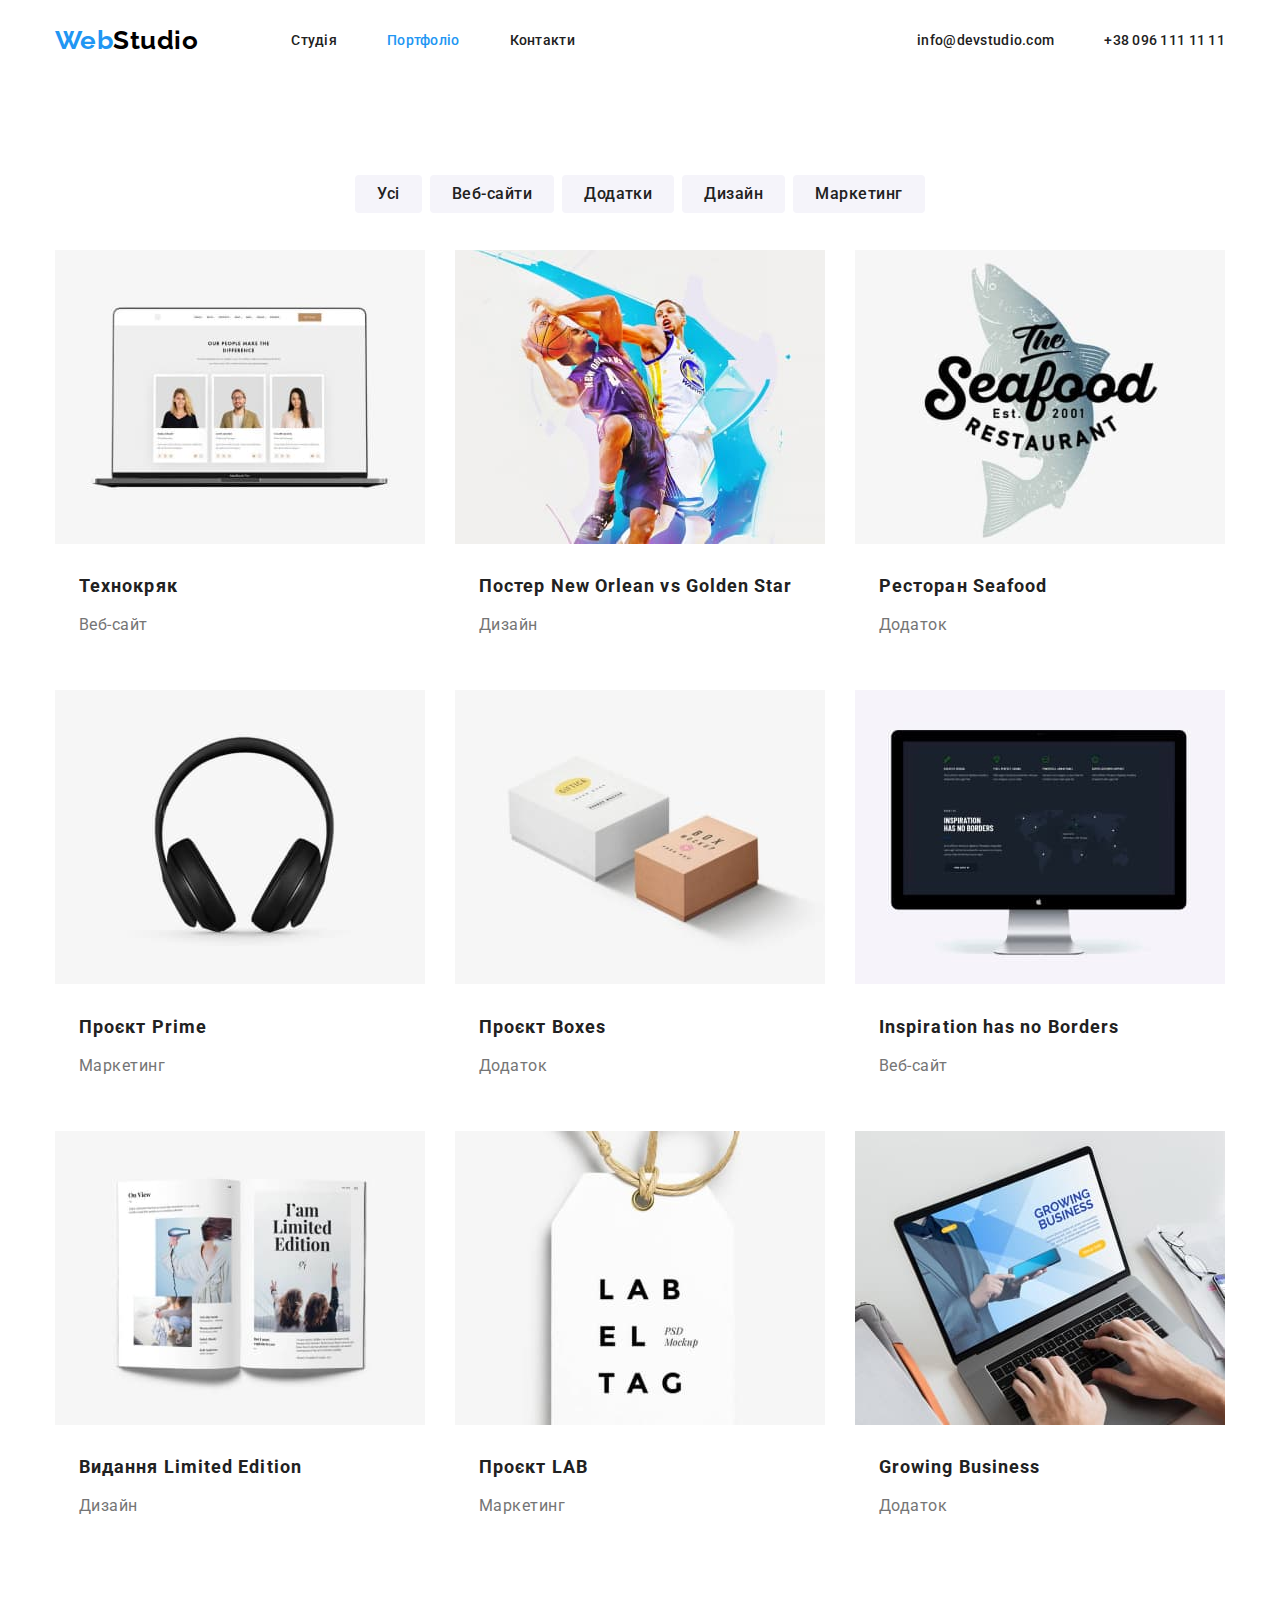
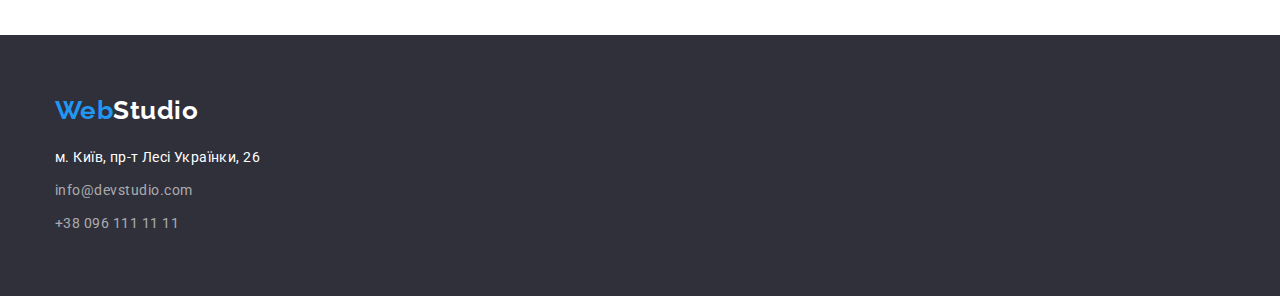
==== portfolio.html @ 5f9f5b4e "Додає позиціонування" ====
<!DOCTYPE html>
<html lang="en">
<head>
    <meta charset="UTF-8">
    <meta http-equiv="X-UA-Compatible" content="IE=edge">
    <meta name="viewport" content="width=device-width, initial-scale=1.0">
    <title>Portfolio</title>
    <link href="https://fonts.googleapis.com/css2?family=Raleway:wght@700&family=Roboto:wght@400;500;700;900&display=swap"
        rel="stylesheet">
    <link rel="stylesheet" href="https://cdnjs.cloudflare.com/ajax/libs/modern-normalize/1.1.0/modern-normalize.min.css">
    <link rel="stylesheet" href="./css/styles.css">
</head>
<body>
    <!--Шапка-->
    <header>
        <div class="header container">
            <nav class="element nav-block">
                <a class="element logo link" href="./index.html"><span class="accent">Web</span>Studio</a>
                <ul class="nav list">
                    <li class="item"><a class="link" href="./index.html">Студія</a></li>
                    <li class="item"><a class="link current" href="./portfolio.html">Портфоліо</a></li>
                    <li class="item"><a class="link" href="#">Контакти</a></li>
                </ul>
            </nav>
        
            <ul class="contacts list">
                <li class="item"><a class="link" href="mailto:info@devstudio.com">info@devstudio.com</a></li>
                <li class="item"><a class="link" href="tel:+380961111111">+38 096 111 11 11</a></li>
            </ul>
        </div>
    </header>

    <main>
       <!--Фільтри та приклади робіт-->
        <section class="section">
            <div class="container">
                <ul class="filter list">
                    <li class="filter-item"><button class="filter-button" type="button">Усі</button></li>
                    <li class="filter-item"><button class="filter-button" type="button">Веб-сайти</button></li>
                    <li class="filter-item"><button class="filter-button" type="button">Додатки</button></li>
                    <li class="filter-item"><button class="filter-button" type="button">Дизайн</button></li>
                    <li class="filter-item"><button class="filter-button" type="button">Маркетинг</button></li>
                </ul>

                <h1 class="portfolio-title">Портфоліо</h1>
                
                <ul class="portfolio list">
                    <li class="item"><a class="link" href="#">
                        <img class="portfolio-icon" src="./img/technokriak-prjct.jpg" alt="Веб-сайт Технокряк" width="370" height="294">
                        <h2 class="subtitle-portfolio">Технокряк</h2>
                        <p class="text-portfolio">Веб-сайт</p>
                    </a></li>
                    <li class="item"><a class="link" href="#">
                        <img class="portfolio-icon" src="./img/new-orlean-prjct.jpg" alt="Дизайн постера New Orlean vs Golden Star" width="370" height="294">
                        <h2 class="subtitle-portfolio">Постер New Orlean vs Golden Star</h2>
                        <p class="text-portfolio">Дизайн</p>
                    </a></li>
                    <li class="item"><a class="link" href="#">
                        <img class="portfolio-icon" src="./img/seafood-prjct.jpg" alt="Додаток ресторану Seafood" width="370" height="294">
                        <h2 class="subtitle-portfolio">Ресторан Seafood</h2>
                        <p class="text-portfolio">Додаток</p>
                    </a></li>
                    <li class="item"><a class="link" href="#">
                        <img class="portfolio-icon" src="./img/prime-prjct.jpg" alt="Маркетинг проєкту Prime" width="370" height="294">
                        <h2 class="subtitle-portfolio">Проєкт Prime</h2>
                        <p class="text-portfolio">Маркетинг</p>
                    </a></li>
                    <li class="item"><a class="link" href="#">
                        <img class="portfolio-icon" src="./img/boxes-prjct.jpg" alt="Додаток проєкту Boxes" width="370" height="294">
                        <h2 class="subtitle-portfolio">Проєкт Boxes</h2>
                        <p class="text-portfolio">Додаток</p>
                    </a></li>
                    <li class="item"><a class="link" href="#">
                        <img class="portfolio-icon" src="./img/inspiration-prjct.jpg" alt="Веб-сайт Inspiration has no Borders" width="370" height="294">
                        <h2 class="subtitle-portfolio">Inspiration has no Borders</h2>
                        <p class="text-portfolio">Веб-сайт</p>
                    </a></li>
                    <li class="item"><a class="link" href="#">
                        <img class="portfolio-icon" src="./img/ltd-edition-prjct.jpg" alt="Дизайн видання Limited Edition" width="370" height="294">
                        <h2 class="subtitle-portfolio">Видання Limited Edition</h2>
                        <p class="text-portfolio">Дизайн</p>
                    </a></li>
                    <li class="item"><a class="link" href="#">
                        <img class="portfolio-icon" src="./img/lab-prjct.jpg" alt="Маркетинг проєкту LAB" width="370" height="294">
                        <h2 class="subtitle-portfolio">Проєкт LAB</h2>
                        <p class="text-portfolio">Маркетинг</p>
                    </a></li>
                    <li class="item"><a class="link" href="#">
                        <img class="portfolio-icon" src="./img/growing-prjct.jpg" alt="Додаток Growing Business" width="370" height="294">
                        <h2 class="subtitle-portfolio">Growing Business</h2>
                        <p class="text-portfolio">Додаток</p>
                    </a></li>
                </ul>
            </div>
        </section>

    </main>

    <!--Підвал-->
    <footer class="footer">
        <div class="container">
            <a class="logo link" href="./index.html"><span class="accent">Web</span><span
                    class="footer logo">Studio</span></a>
            <address>
                <ul class="list">
                    <li class="item"><a class="link location" href="https://goo.gl/maps/wLvoqqmrpKZQt63i9">м. Київ, пр-т
                            Лесі Українки, 26</a></li>
                    <li class="item"><a class="link contact" href="mailto:info@devstudio.com">info@devstudio.com</a></li>
                    <li class="item"><a class="link contact" href="tel:+380961111111">+38 096 111 11 11</a></li>
                </ul>
            </address>
        </div>
    </footer>
</body>
</html>
---- css/styles.css ----
:root {
    --acent-color: #2196F3;
    --secondary-accent-color: #188CE8;
    --title-text-color: #212121;
    --secondary-tect-color: #FFFFFF;
    --main-text-color: #757575;
    --background: #FFFFFF;
    --secondary-background: #F5F4FA;
    --accent-background: #2F303A;
    --logo-color: #000000;
}

body {
    background-color: var(--background);
    color: var(--main-text-color);
    font-family: 'Roboto', sans-serif;
    letter-spacing: 0.03em;
    text-decoration: none;
    list-style-type: none;
}

h1,h2,h3,h4,h5,h6,p {
    margin-top: 0;
    margin-bottom: 0;
}

.container {
    margin-left: auto;
    margin-right: auto;
    width: 1200px;
    padding-right: 15px;
    padding-left: 15px;
}

.list {
    list-style-type: inherit;
    padding: 0;
    margin: 0;
}

.link {
    text-decoration: inherit;
}

.section {
    padding-bottom: 94px;
    padding-top: 94px;
}

/* Шапка */
.header {
    display: flex;
    align-items: center;
    justify-content: space-between;
}

.nav-block {
    display: flex;
    align-items: center;
}

.nav-block .element:not(:last-child) {
    margin-right: 93px;
}

.nav.list {
    display: flex;
}

.nav.list .item:not(:last-child) {
    margin-right: 50px;
}

.contacts.list {
    display: flex;
}

.contacts.list .item:not(:last-child) {
    margin-right: 50px;
}

.link.current {
    color: var(--acent-color);
}

.header .logo {
    padding-top: 25px;
    padding-bottom: 25px;
}

.logo {   
    font-family: 'Raleway', sans-serif;
    color: var(--logo-color);
    font-weight: 700;
    font-size: 26px;
    line-height: 1.19;
}

.accent {
    color: var(--acent-color);
}

.nav a,
.contacts a {
    color: var(--title-text-color);
    font-weight: 500;
    font-size: 14px;
    line-height: calc(16/14);
    letter-spacing: 0.02em;
}

.nav a:hover,
.nav a:focus,
.contacts a:hover,
.contacts a:focus {
    color: var(--acent-color);
}

/* Герой */
.hero {
    padding: 200px 0;
    background-color: var(--accent-background);
    text-align: center;
}

.hero-title {
    margin-bottom: 30px;
    margin-left: auto;
    margin-right: auto;
    width: 696px;
    
    font-weight: 900;
    font-size: 44px;
    line-height: 1.36;
    letter-spacing: 0.06em;
    text-transform: uppercase;
    color: var(--secondary-tect-color);
   }

.hero-button {
    border-radius: 4px;
    padding: 10px 32px;
    min-width: 216px;
    text-align: center;

    font-family: inherit;
    font-weight: 700;
    font-size: 16px;
    line-height: 1.88;
    letter-spacing: 0.06em;
    color: var(--secondary-tect-color);
    background-color: var(--acent-color);
    border: none;
    cursor: pointer;
}

.hero-button:hover,
.hero-button:focus {
    background-color: var(--secondary-accent-color);
}

/* Переваги */
.advantages {
    display: flex;
}

.advantages-item: {
    width: calc((100% - 90px) / 4);
}

.advantages-item:not(:last-child) {
    margin-right: 30px;
}

.subtitle-advantages {
    margin-bottom: 10px;
    
    font-weight: 700;
    font-size: 14px;
    line-height: 1.14;
    text-transform: uppercase;
    color: var(--title-text-color);
}

.text-advantages {
    font-size: 14px;
    line-height: 1.71;
}

/*Чим ми займаэмося*/
.section.doings {
    padding-top: 0;
}

.doings .list {
    display: flex;
    justify-content: center;
}

.doings-item:not(:last-child) {
    margin-right: 30px;
}

/* Чим ми займаємося + Наша команда */
.section-title {
    margin-bottom: 50px;

    font-weight: 700;
    font-size: 36px;
    line-height: 1.17;
    text-align: center;
    color: var(--title-text-color);
}

/* Наша команда */
.section.team .list {
    display: flex;
    justify-content: center;
    text-align: center;
}

.item.team:not(:last-child) {
    margin-right: 30px;
}

.teammate, .text-team {
    margin-bottom: 30px;
}

.subtitle-team {
    padding-bottom: 10px;
}

.item.team {  
    background-color: var(--background);
    border-radius: 0px 0px 4px 4px;
}

.subtitle-team {
    font-weight: 500;
    font-size: 16px;
    line-height: 1.19;
    color: var(--title-text-color)
}

.text-team {
    font-size: 16px;
    line-height: 1.19;
}

.section.team {
    background-color: var(--secondary-background);
}

/* Підвал */
.footer {
    background-color: var(--accent-background);
}

.footer .logo {
    margin-top: 60px;
    margin-bottom: 20px;
}

.footer.logo {
    display: inline-block;
    color: var(--secondary-tect-color);
}

.footer .list {
    display: inline-block;
    margin-bottom: 60px;
}

.link.location {
    font-size: 14px;
    font-style: normal;
    line-height: 1.71;
    letter-spacing: 0.03em;
    color: var(--secondary-tect-color);
  }

.link.contact {    
    font-size: 14px;
    font-style: normal;
    line-height: 1.71;
    color: rgba(255, 255, 255, 0.6);
}

.footer .item:not(:last-child) {
    display: block;
    margin-bottom: 9px;
}

.link.contact:hover,
.link.contact:focus {
    color: var(--acent-color);
}


/* Портфоліо */
/* Фільтри */
.filter {
    display: flex;
    justify-content: center;
}

.filter-item:not(:last-child) {
    margin-right: 8px;
}


.filter-button {
    padding: 6px 22px;

    font-family: inherit;
    font-weight: 500;
    font-size: 16px;
    line-height: 1.62;
    letter-spacing: inherit;
    color: var(--title-text-color);
    background: var(--secondary-background);
    border: none;
    border-radius: 4px;
}

.filter-button:hover,
.filter-button:focus {
    color: var(--secondary-tect-color);
    background-color: var(--acent-color);
    cursor: pointer;
}

/* Приклади робіт */
.portfolio-title {
   visibility: hidden; 
}

.portfolio {
    display: flex;
    flex-wrap: wrap;
    margin: -15px;
}

.portfolio .item {
    margin: 15px;
    
    background-color: var(--background);
}

.portfolio-icon {
    margin-bottom: 20px;
}

.subtitle-portfolio {
    margin-bottom: 6px;
    padding-right: 24px;
    padding-left: 24px;

    font-weight: 700;
    font-size: 18px;
    line-height: 2;
    letter-spacing: 0.06em;
    color: var(--title-text-color);
}

.text-portfolio {
    margin-bottom: 20px;
    padding-right: 24px;
    padding-left: 24px;

    font-size: 16px;
    line-height: 1.88;
    color: var(--main-text-color)
}
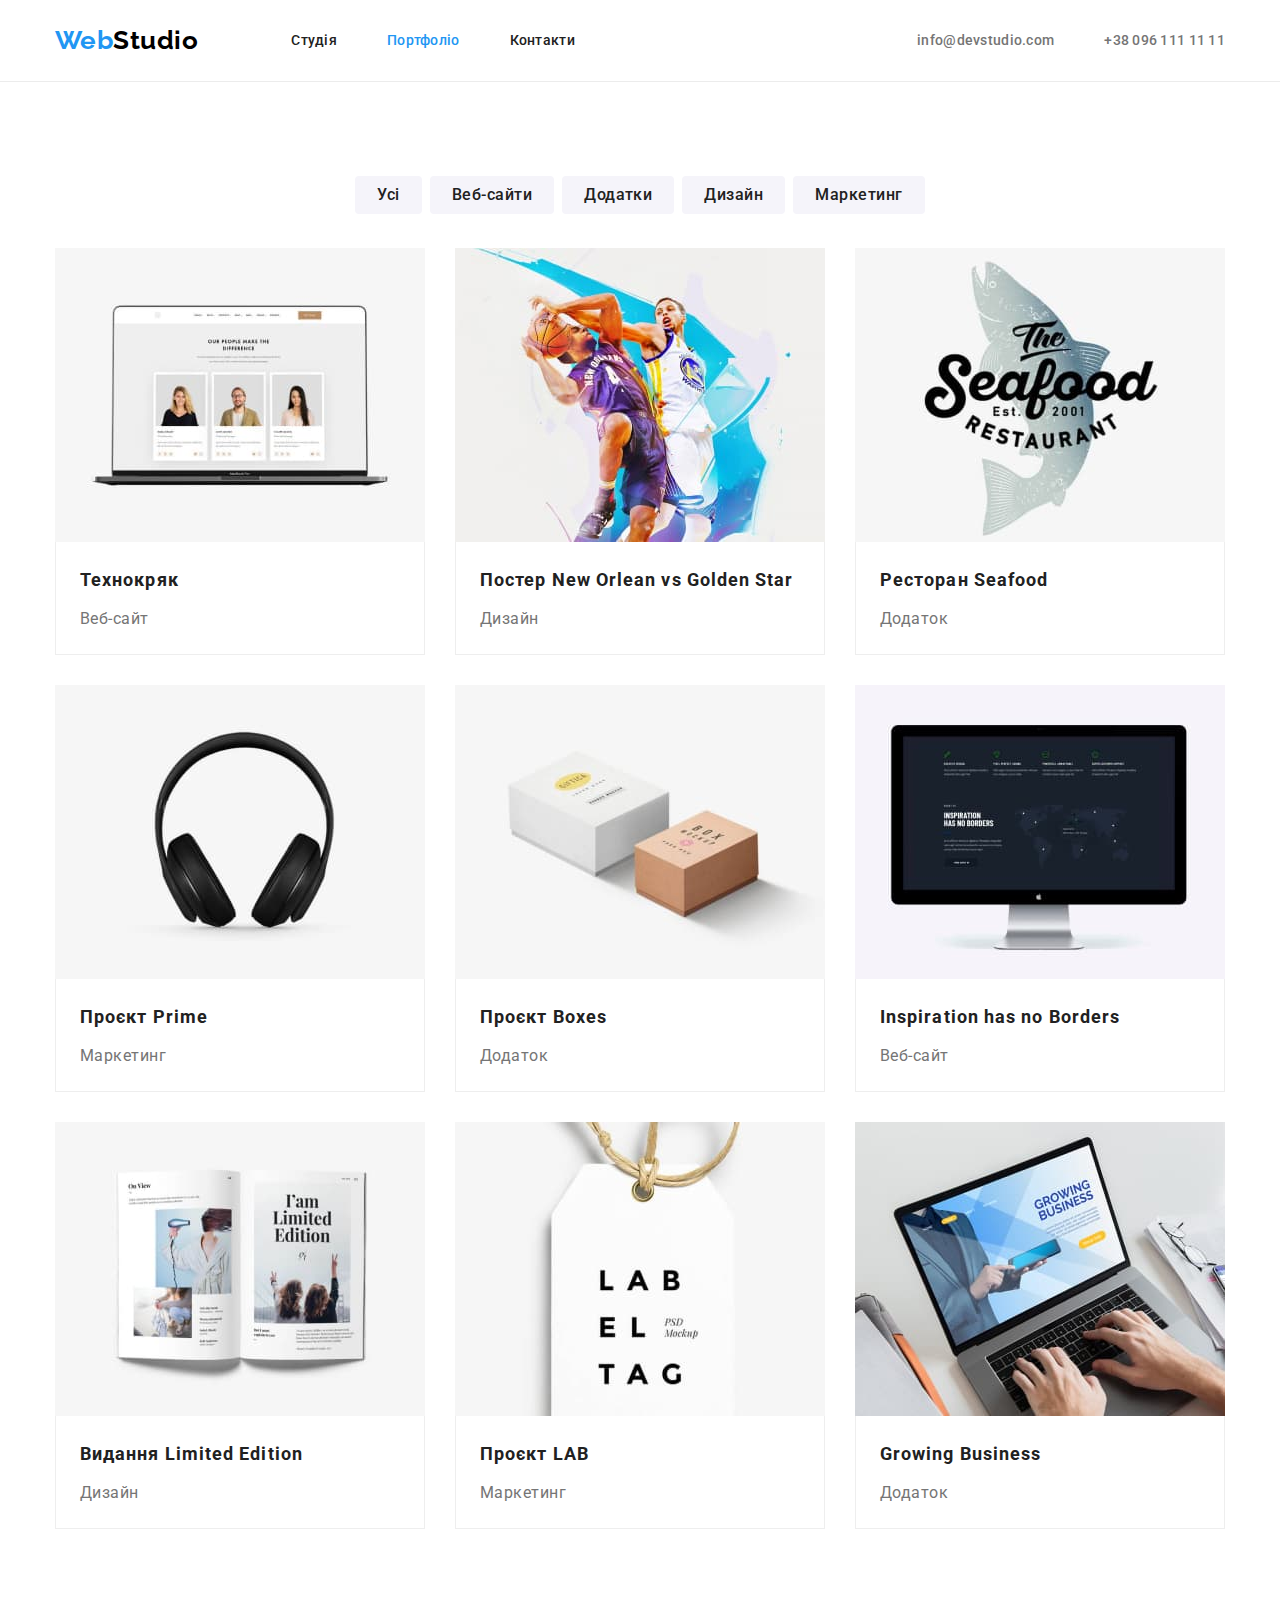
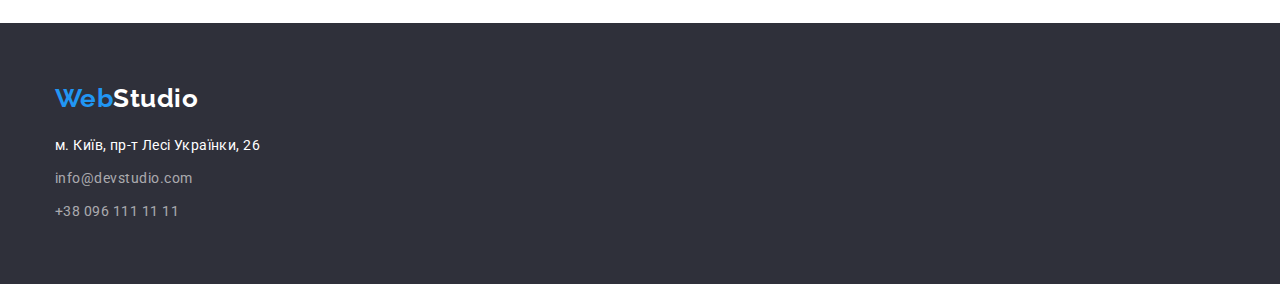
==== commit 742a7198: "Додає виправлення помилок відповідно коментарів ментора" ====
--- a/portfolio.html
+++ b/portfolio.html
@@ -12,8 +12,8 @@
 </head>
 <body>
     <!--Шапка-->
-    <header>
-        <div class="header container">
+    <header class="header">
+        <div class="container">
             <nav class="element nav-block">
                 <a class="element logo link" href="./index.html"><span class="accent">Web</span>Studio</a>
                 <ul class="nav list">
@@ -47,48 +47,66 @@
                 <ul class="portfolio list">
                     <li class="item"><a class="link" href="#">
                         <img class="portfolio-icon" src="./img/technokriak-prjct.jpg" alt="Веб-сайт Технокряк" width="370" height="294">
-                        <h2 class="subtitle-portfolio">Технокряк</h2>
-                        <p class="text-portfolio">Веб-сайт</p>
+                        <div class="portfolio-content">
+                            <h2 class="subtitle-portfolio">Технокряк</h2>
+                            <p class="text-portfolio">Веб-сайт</p>
+                        </div>
                     </a></li>
                     <li class="item"><a class="link" href="#">
                         <img class="portfolio-icon" src="./img/new-orlean-prjct.jpg" alt="Дизайн постера New Orlean vs Golden Star" width="370" height="294">
-                        <h2 class="subtitle-portfolio">Постер New Orlean vs Golden Star</h2>
-                        <p class="text-portfolio">Дизайн</p>
+                        <div class="portfolio-content">
+                            <h2 class="subtitle-portfolio">Постер New Orlean vs Golden Star</h2>
+                            <p class="text-portfolio">Дизайн</p>
+                        </div>
                     </a></li>
                     <li class="item"><a class="link" href="#">
                         <img class="portfolio-icon" src="./img/seafood-prjct.jpg" alt="Додаток ресторану Seafood" width="370" height="294">
-                        <h2 class="subtitle-portfolio">Ресторан Seafood</h2>
-                        <p class="text-portfolio">Додаток</p>
+                        <div class="portfolio-content">
+                            <h2 class="subtitle-portfolio">Ресторан Seafood</h2>
+                            <p class="text-portfolio">Додаток</p>
+                        </div>
                     </a></li>
                     <li class="item"><a class="link" href="#">
                         <img class="portfolio-icon" src="./img/prime-prjct.jpg" alt="Маркетинг проєкту Prime" width="370" height="294">
-                        <h2 class="subtitle-portfolio">Проєкт Prime</h2>
-                        <p class="text-portfolio">Маркетинг</p>
+                        <div class="portfolio-content">
+                            <h2 class="subtitle-portfolio">Проєкт Prime</h2>
+                            <p class="text-portfolio">Маркетинг</p>
+                        </div>
                     </a></li>
                     <li class="item"><a class="link" href="#">
                         <img class="portfolio-icon" src="./img/boxes-prjct.jpg" alt="Додаток проєкту Boxes" width="370" height="294">
-                        <h2 class="subtitle-portfolio">Проєкт Boxes</h2>
-                        <p class="text-portfolio">Додаток</p>
+                        <div class="portfolio-content">
+                            <h2 class="subtitle-portfolio">Проєкт Boxes</h2>
+                            <p class="text-portfolio">Додаток</p>
+                        </div>
                     </a></li>
                     <li class="item"><a class="link" href="#">
                         <img class="portfolio-icon" src="./img/inspiration-prjct.jpg" alt="Веб-сайт Inspiration has no Borders" width="370" height="294">
-                        <h2 class="subtitle-portfolio">Inspiration has no Borders</h2>
-                        <p class="text-portfolio">Веб-сайт</p>
+                        <div class="portfolio-content">
+                            <h2 class="subtitle-portfolio">Inspiration has no Borders</h2>
+                            <p class="text-portfolio">Веб-сайт</p>
+                        </div>
                     </a></li>
                     <li class="item"><a class="link" href="#">
                         <img class="portfolio-icon" src="./img/ltd-edition-prjct.jpg" alt="Дизайн видання Limited Edition" width="370" height="294">
-                        <h2 class="subtitle-portfolio">Видання Limited Edition</h2>
-                        <p class="text-portfolio">Дизайн</p>
+                        <div class="portfolio-content">
+                            <h2 class="subtitle-portfolio">Видання Limited Edition</h2>
+                            <p class="text-portfolio">Дизайн</p>
+                        </div>
                     </a></li>
                     <li class="item"><a class="link" href="#">
                         <img class="portfolio-icon" src="./img/lab-prjct.jpg" alt="Маркетинг проєкту LAB" width="370" height="294">
-                        <h2 class="subtitle-portfolio">Проєкт LAB</h2>
-                        <p class="text-portfolio">Маркетинг</p>
+                        <div class="portfolio-content">
+                            <h2 class="subtitle-portfolio">Проєкт LAB</h2>
+                            <p class="text-portfolio">Маркетинг</p>
+                        </div>
                     </a></li>
                     <li class="item"><a class="link" href="#">
                         <img class="portfolio-icon" src="./img/growing-prjct.jpg" alt="Додаток Growing Business" width="370" height="294">
-                        <h2 class="subtitle-portfolio">Growing Business</h2>
-                        <p class="text-portfolio">Додаток</p>
+                        <div class="portfolio-content">
+                            <h2 class="subtitle-portfolio">Growing Business</h2>
+                            <p class="text-portfolio">Додаток</p>
+                        </div>
                     </a></li>
                 </ul>
             </div>
--- a/css/styles.css
+++ b/css/styles.css
@@ -8,6 +8,8 @@
     --secondary-background: #F5F4FA;
     --accent-background: #2F303A;
     --logo-color: #000000;
+    --border-color-header: #ECECEC;
+    --border-color: #EEEEEE;
 }
 
 body {
@@ -24,6 +26,10 @@
     margin-bottom: 0;
 }
 
+img {
+    display: block;
+}
+
 .container {
     margin-left: auto;
     margin-right: auto;
@@ -49,10 +55,14 @@
 
 /* Шапка */
 .header {
+    border-bottom: 1px solid var(--border-color-header);
+}
+
+.header > .container {
     display: flex;
     align-items: center;
     justify-content: space-between;
-}
+ }
 
 .nav-block {
     display: flex;
@@ -107,6 +117,10 @@
     font-size: 14px;
     line-height: calc(16/14);
     letter-spacing: 0.02em;
+}
+
+.contacts a {
+    color: var(--main-text-color);
 }
 
 .nav a:hover,
@@ -164,7 +178,7 @@
     display: flex;
 }
 
-.advantages-item: {
+.advantages-item {
     width: calc((100% - 90px) / 4);
 }
 
@@ -234,6 +248,7 @@
 .item.team {  
     background-color: var(--background);
     border-radius: 0px 0px 4px 4px;
+    box-shadow: 0px 1px 3px rgba(0, 0, 0, 0.12), 0px 1px 1px rgba(0, 0, 0, 0.14), 0px 2px 1px rgba(0, 0, 0, 0.2);
 }
 
 .subtitle-team {
@@ -300,9 +315,10 @@
 
 /* Портфоліо */
 /* Фільтри */
-.filter {
+.filter.list {
     display: flex;
     justify-content: center;
+    margin-bottom: 34px;
 }
 
 .filter-item:not(:last-child) {
@@ -329,11 +345,21 @@
     color: var(--secondary-tect-color);
     background-color: var(--acent-color);
     cursor: pointer;
+    box-shadow: 0px 3px 1px rgba(0, 0, 0, 0.1), 0px 1px 2px rgba(0, 0, 0, 0.08), 0px 2px 2px rgba(0, 0, 0, 0.12);
 }
 
 /* Приклади робіт */
 .portfolio-title {
-   visibility: hidden; 
+    position: absolute;
+    width: 1px;
+    height: 1px;
+    margin: -1px;
+    border: 0;
+    padding: 0;
+    white-space: nowrap;
+    clip-path: inset(100%);
+    clip: rect(0 0 0 0);
+    overflow: hidden;
 }
 
 .portfolio {
@@ -348,14 +374,17 @@
     background-color: var(--background);
 }
 
-.portfolio-icon {
-    margin-bottom: 20px;
+
+.portfolio-content {
+    border: 1px solid var(--border-color);
+    border-top: none;
 }
 
 .subtitle-portfolio {
     margin-bottom: 6px;
     padding-right: 24px;
     padding-left: 24px;
+    padding-top: 20px;
 
     font-weight: 700;
     font-size: 18px;
